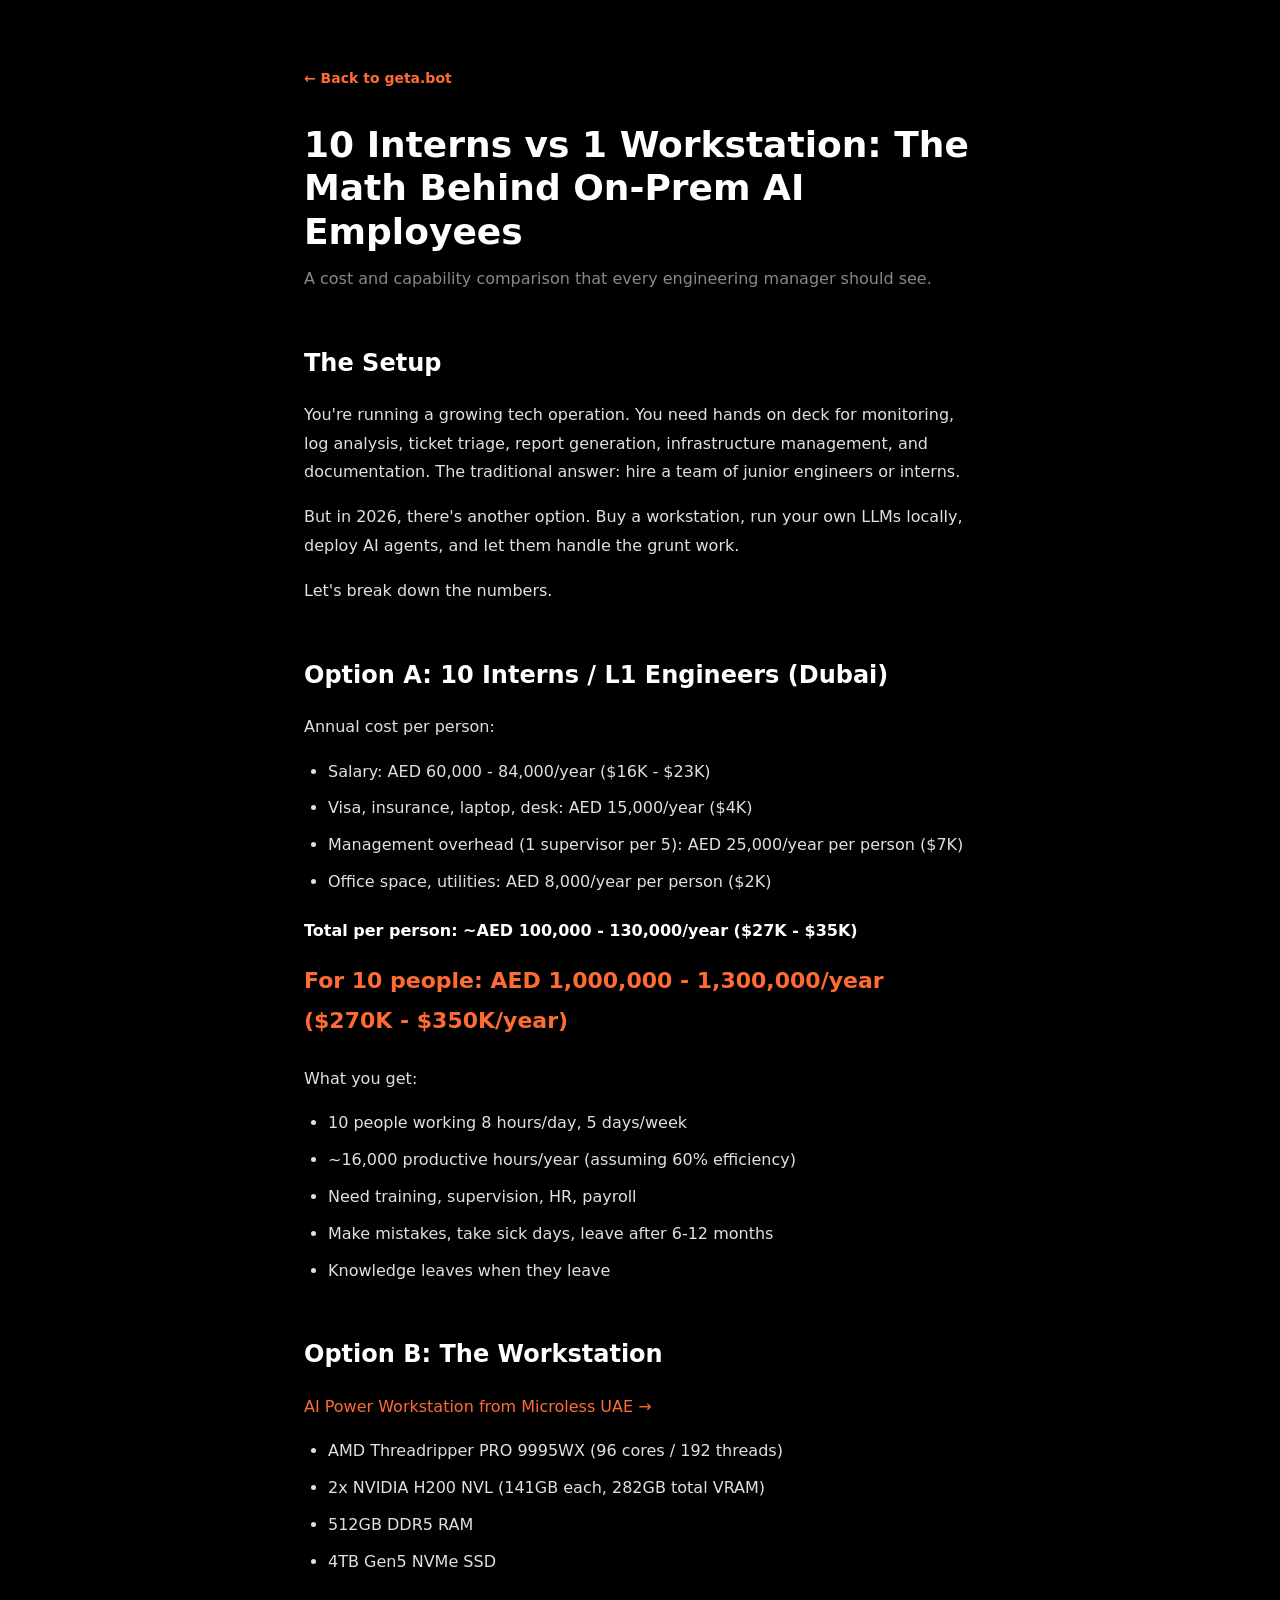
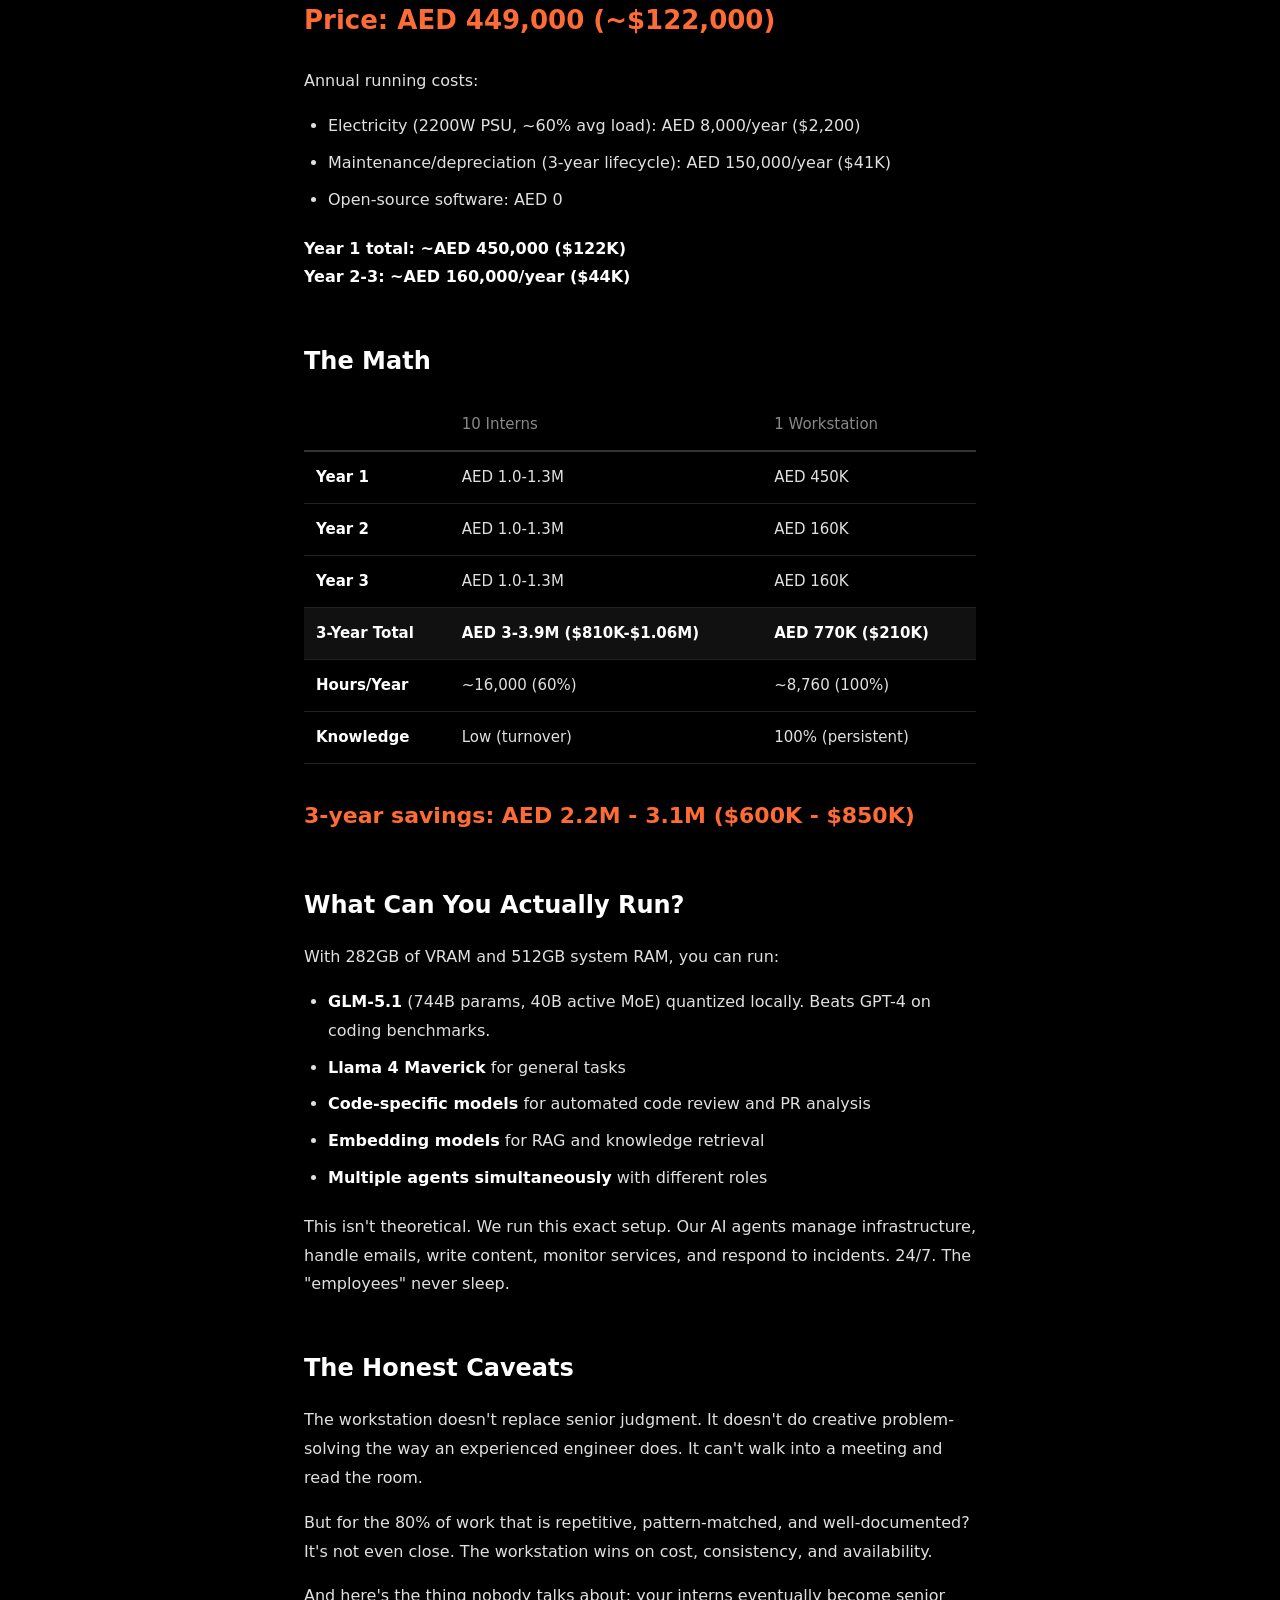
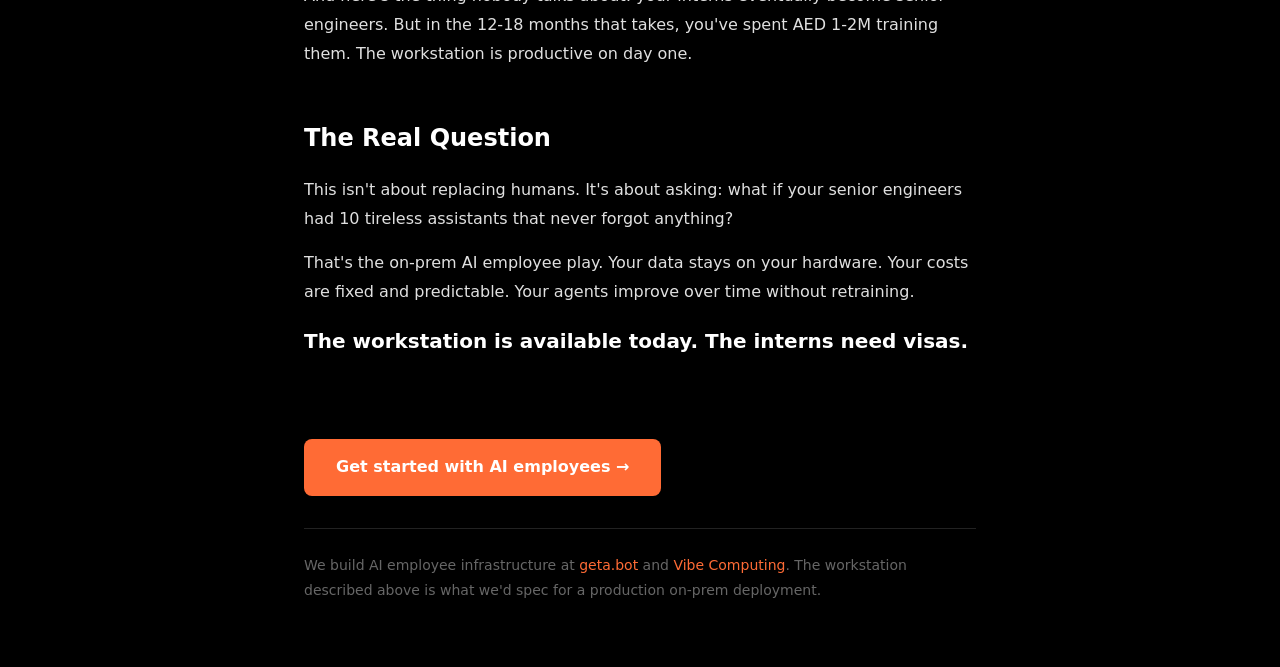
==== blog/10-interns-vs-workstation/index.html @ 2f87185a "Add blog: 10 interns vs 1 workstation" ====
<!DOCTYPE html>
<html lang="en">
<head>
  <meta charset="UTF-8">
  <meta name="viewport" content="width=device-width, initial-scale=1.0">
  <title>10 Interns vs 1 Workstation: The Math Behind On-Prem AI Employees</title>
  <meta name="description" content="Cost comparison: 10 interns at AED 1-1.3M/year vs one AI workstation at AED 449K. 3-year savings of AED 2.2-3.1M.">
  <meta property="og:title" content="10 Interns vs 1 Workstation: The Math Behind On-Prem AI Employees">
  <meta property="og:description" content="A cost and capability comparison that every engineering manager should see.">
  <meta property="og:type" content="article">
  <style>
    * { margin: 0; padding: 0; box-sizing: border-box; }
    body { background: #000; color: #e0e0e0; font-family: 'Inter', system-ui, -apple-system, sans-serif; line-height: 1.8; }
    .container { max-width: 720px; margin: 0 auto; padding: 64px 24px; }
    a { color: #FF6B35; text-decoration: none; }
    a:hover { text-decoration: underline; }
    .back { font-size: 14px; font-weight: 600; margin-bottom: 32px; display: inline-block; }
    h1 { font-size: 36px; font-weight: 700; line-height: 1.2; color: #fff; margin-bottom: 12px; }
    .subtitle { color: #888; font-size: 16px; margin-bottom: 48px; }
    h2 { font-size: 24px; font-weight: 600; color: #fff; margin-top: 48px; margin-bottom: 16px; }
    p { margin-bottom: 16px; }
    ul { padding-left: 24px; margin-bottom: 20px; }
    li { margin-bottom: 8px; }
    .highlight { color: #FF6B35; font-weight: 700; }
    .highlight-lg { color: #FF6B35; font-weight: 700; font-size: 22px; margin-bottom: 24px; }
    .highlight-xl { color: #FF6B35; font-weight: 700; font-size: 26px; margin-bottom: 24px; }
    strong { color: #fff; }
    table { width: 100%; border-collapse: collapse; font-size: 15px; margin-bottom: 32px; }
    th { padding: 12px; text-align: left; color: #888; font-weight: 500; border-bottom: 2px solid #333; }
    td { padding: 12px; border-bottom: 1px solid #222; }
    .total-row { background: #111; }
    .total-row td { font-weight: 700; }
    .conclusion { color: #fff; font-size: 20px; font-weight: 600; margin-top: 16px; margin-bottom: 48px; }
    .footer { border-top: 1px solid #222; padding-top: 24px; color: #666; font-size: 14px; }
    .cta { background: #FF6B35; color: #fff; display: inline-block; padding: 14px 32px; border-radius: 8px; font-weight: 600; font-size: 16px; margin: 32px 0; }
    .cta:hover { background: #E0552A; text-decoration: none; }
  </style>
</head>
<body>
  <div class="container">
    <a href="https://geta.bot" class="back">← Back to geta.bot</a>
    <h1>10 Interns vs 1 Workstation: The Math Behind On-Prem AI Employees</h1>
    <p class="subtitle">A cost and capability comparison that every engineering manager should see.</p>

    <h2>The Setup</h2>
    <p>You're running a growing tech operation. You need hands on deck for monitoring, log analysis, ticket triage, report generation, infrastructure management, and documentation. The traditional answer: hire a team of junior engineers or interns.</p>
    <p>But in 2026, there's another option. Buy a workstation, run your own LLMs locally, deploy AI agents, and let them handle the grunt work.</p>
    <p>Let's break down the numbers.</p>

    <h2>Option A: 10 Interns / L1 Engineers (Dubai)</h2>
    <p>Annual cost per person:</p>
    <ul>
      <li>Salary: AED 60,000 - 84,000/year ($16K - $23K)</li>
      <li>Visa, insurance, laptop, desk: AED 15,000/year ($4K)</li>
      <li>Management overhead (1 supervisor per 5): AED 25,000/year per person ($7K)</li>
      <li>Office space, utilities: AED 8,000/year per person ($2K)</li>
    </ul>
    <p><strong>Total per person: ~AED 100,000 - 130,000/year ($27K - $35K)</strong></p>
    <p class="highlight-lg">For 10 people: AED 1,000,000 - 1,300,000/year ($270K - $350K/year)</p>
    <p>What you get:</p>
    <ul>
      <li>10 people working 8 hours/day, 5 days/week</li>
      <li>~16,000 productive hours/year (assuming 60% efficiency)</li>
      <li>Need training, supervision, HR, payroll</li>
      <li>Make mistakes, take sick days, leave after 6-12 months</li>
      <li>Knowledge leaves when they leave</li>
    </ul>

    <h2>Option B: The Workstation</h2>
    <p><a href="https://uae.microless.com/product/ai-power-workstation-amd-threadripper-pro-9995wx-96c-192t-2x-nvidia-h200-nvl-141gb-nnvidia-rtx-a1000-8gb-512gb-ddr5-5600mhz-ram-4tb-gen5-ssd-2200w-psu-320mm-liquid-cooler-win11-pro/" target="_blank">AI Power Workstation from Microless UAE →</a></p>
    <ul>
      <li>AMD Threadripper PRO 9995WX (96 cores / 192 threads)</li>
      <li>2x NVIDIA H200 NVL (141GB each, 282GB total VRAM)</li>
      <li>512GB DDR5 RAM</li>
      <li>4TB Gen5 NVMe SSD</li>
    </ul>
    <p class="highlight-xl">Price: AED 449,000 (~$122,000)</p>
    <p>Annual running costs:</p>
    <ul>
      <li>Electricity (2200W PSU, ~60% avg load): AED 8,000/year ($2,200)</li>
      <li>Maintenance/depreciation (3-year lifecycle): AED 150,000/year ($41K)</li>
      <li>Open-source software: AED 0</li>
    </ul>
    <p><strong>Year 1 total: ~AED 450,000 ($122K)</strong><br>
    <strong>Year 2-3: ~AED 160,000/year ($44K)</strong></p>

    <h2>The Math</h2>
    <table>
      <thead>
        <tr><th></th><th>10 Interns</th><th>1 Workstation</th></tr>
      </thead>
      <tbody>
        <tr><td><strong>Year 1</strong></td><td>AED 1.0-1.3M</td><td>AED 450K</td></tr>
        <tr><td><strong>Year 2</strong></td><td>AED 1.0-1.3M</td><td>AED 160K</td></tr>
        <tr><td><strong>Year 3</strong></td><td>AED 1.0-1.3M</td><td>AED 160K</td></tr>
        <tr class="total-row"><td><strong>3-Year Total</strong></td><td><strong>AED 3-3.9M ($810K-$1.06M)</strong></td><td class="highlight"><strong>AED 770K ($210K)</strong></td></tr>
        <tr><td><strong>Hours/Year</strong></td><td>~16,000 (60%)</td><td>~8,760 (100%)</td></tr>
        <tr><td><strong>Knowledge</strong></td><td>Low (turnover)</td><td>100% (persistent)</td></tr>
      </tbody>
    </table>
    <p class="highlight-lg">3-year savings: AED 2.2M - 3.1M ($600K - $850K)</p>

    <h2>What Can You Actually Run?</h2>
    <p>With 282GB of VRAM and 512GB system RAM, you can run:</p>
    <ul>
      <li><strong>GLM-5.1</strong> (744B params, 40B active MoE) quantized locally. Beats GPT-4 on coding benchmarks.</li>
      <li><strong>Llama 4 Maverick</strong> for general tasks</li>
      <li><strong>Code-specific models</strong> for automated code review and PR analysis</li>
      <li><strong>Embedding models</strong> for RAG and knowledge retrieval</li>
      <li><strong>Multiple agents simultaneously</strong> with different roles</li>
    </ul>
    <p>This isn't theoretical. We run this exact setup. Our AI agents manage infrastructure, handle emails, write content, monitor services, and respond to incidents. 24/7. The "employees" never sleep.</p>

    <h2>The Honest Caveats</h2>
    <p>The workstation doesn't replace senior judgment. It doesn't do creative problem-solving the way an experienced engineer does. It can't walk into a meeting and read the room.</p>
    <p>But for the 80% of work that is repetitive, pattern-matched, and well-documented? It's not even close. The workstation wins on cost, consistency, and availability.</p>
    <p>And here's the thing nobody talks about: your interns eventually become senior engineers. But in the 12-18 months that takes, you've spent AED 1-2M training them. The workstation is productive on day one.</p>

    <h2>The Real Question</h2>
    <p>This isn't about replacing humans. It's about asking: what if your senior engineers had 10 tireless assistants that never forgot anything?</p>
    <p>That's the on-prem AI employee play. Your data stays on your hardware. Your costs are fixed and predictable. Your agents improve over time without retraining.</p>
    <p class="conclusion">The workstation is available today. The interns need visas.</p>

    <a href="https://geta.bot" class="cta">Get started with AI employees →</a>

    <div class="footer">
      We build AI employee infrastructure at <a href="https://geta.bot">geta.bot</a> and <a href="https://vibecomputing.ai">Vibe Computing</a>. The workstation described above is what we'd spec for a production on-prem deployment.
    </div>
  </div>
</body>
</html>
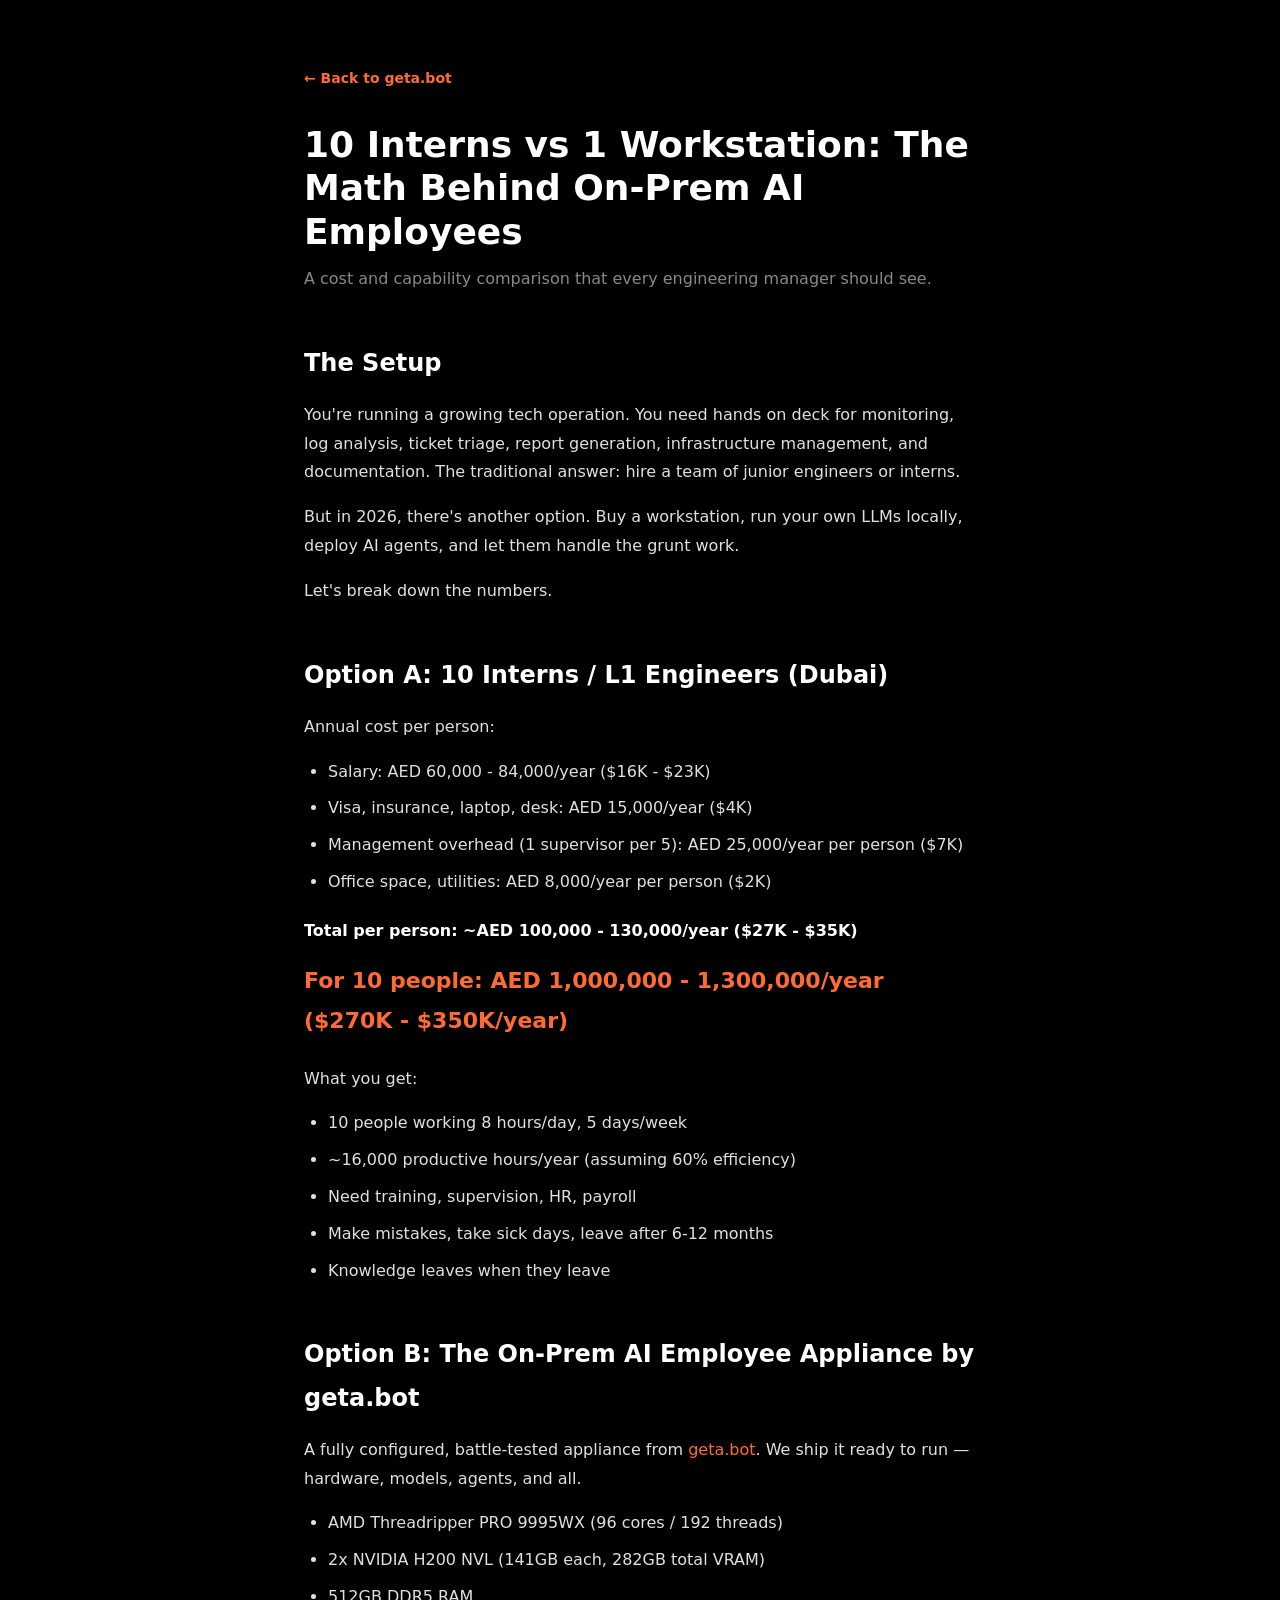
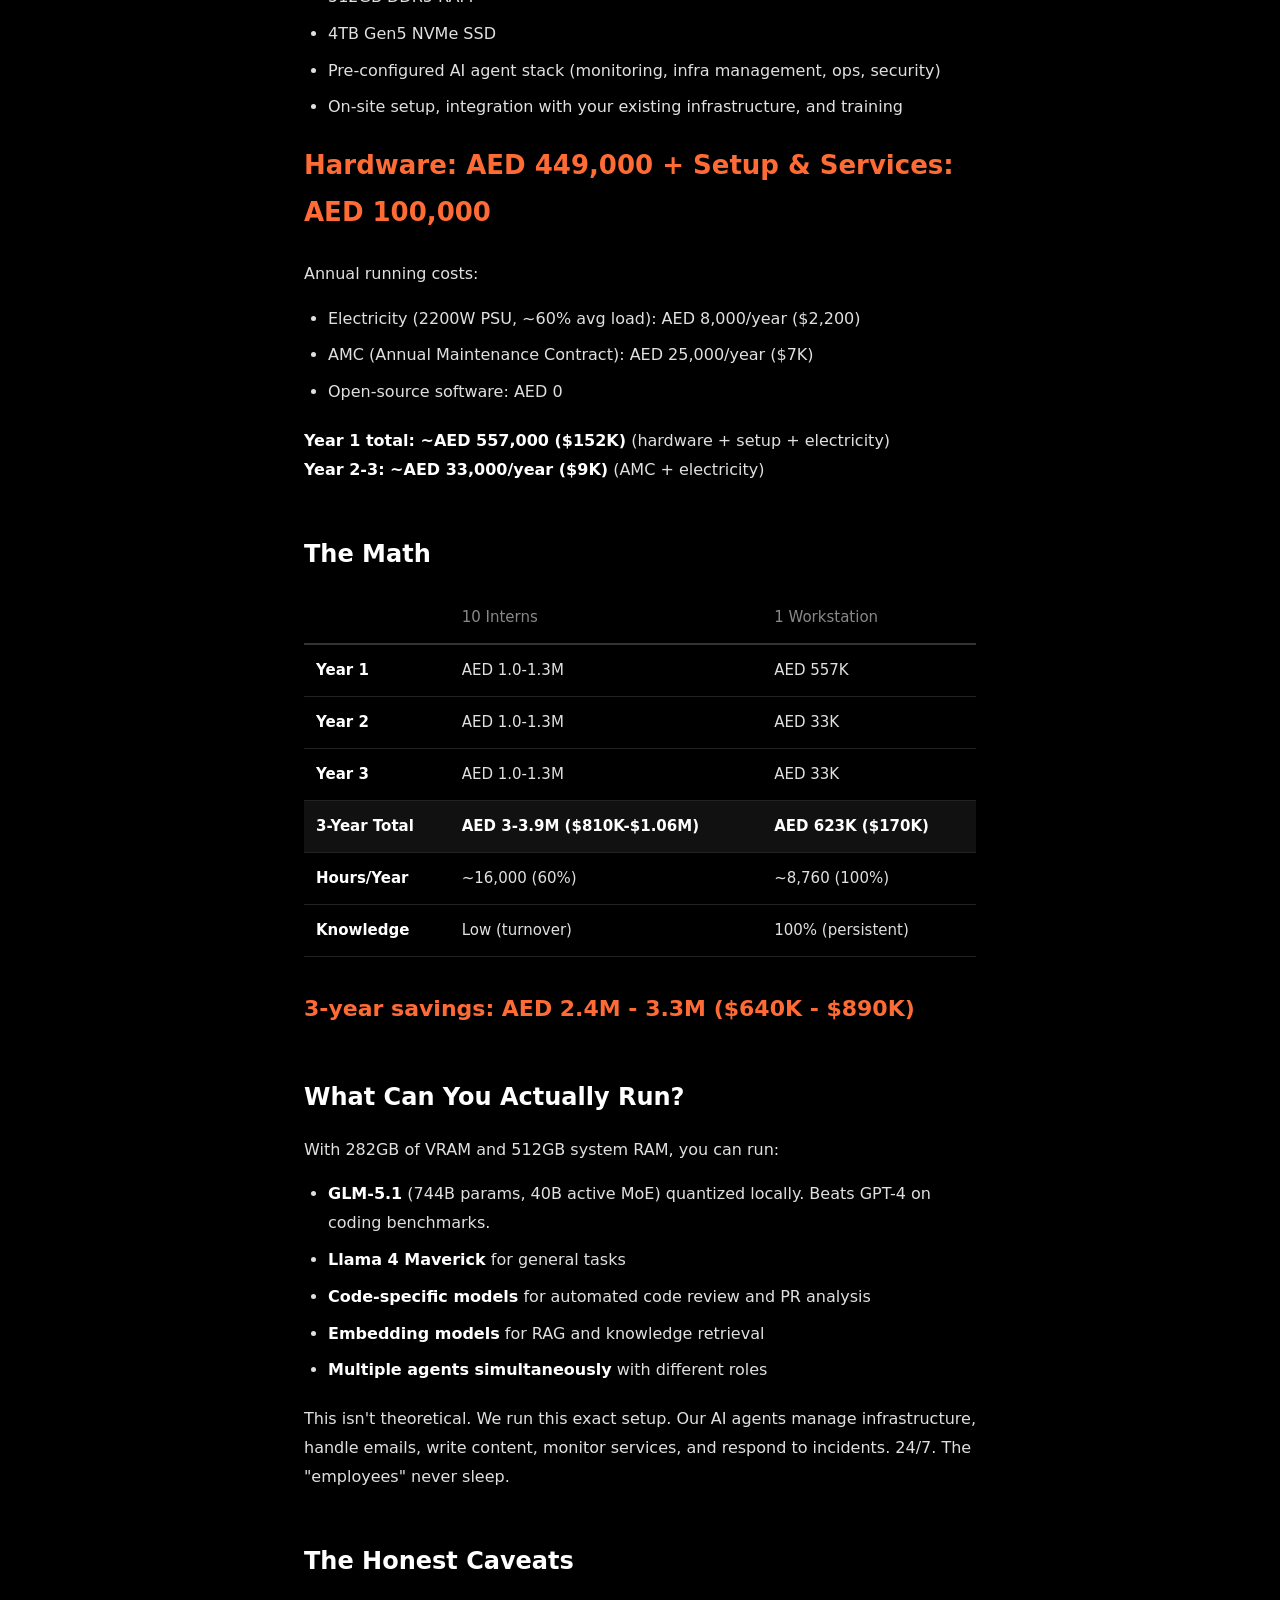
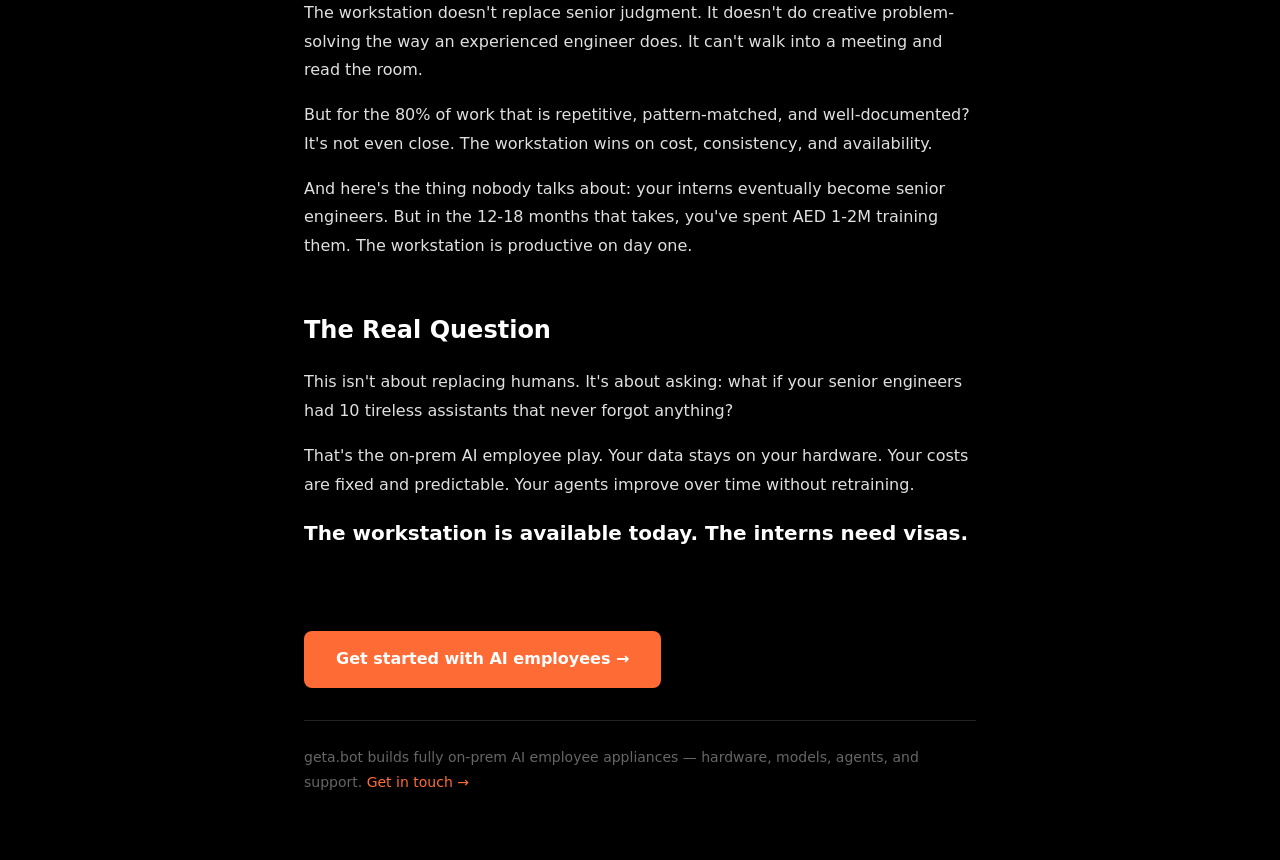
==== commit c8a096db: "Update blog: geta.bot appliance pricing with setup + AMC, remove Microless" ====
--- a/blog/10-interns-vs-workstation/index.html
+++ b/blog/10-interns-vs-workstation/index.html
@@ -66,23 +66,25 @@
       <li>Knowledge leaves when they leave</li>
     </ul>
 
-    <h2>Option B: The Workstation</h2>
-    <p><a href="https://uae.microless.com/product/ai-power-workstation-amd-threadripper-pro-9995wx-96c-192t-2x-nvidia-h200-nvl-141gb-nnvidia-rtx-a1000-8gb-512gb-ddr5-5600mhz-ram-4tb-gen5-ssd-2200w-psu-320mm-liquid-cooler-win11-pro/" target="_blank">AI Power Workstation from Microless UAE →</a></p>
+    <h2>Option B: The On-Prem AI Employee Appliance by geta.bot</h2>
+    <p>A fully configured, battle-tested appliance from <a href="https://geta.bot">geta.bot</a>. We ship it ready to run — hardware, models, agents, and all.</p>
     <ul>
       <li>AMD Threadripper PRO 9995WX (96 cores / 192 threads)</li>
       <li>2x NVIDIA H200 NVL (141GB each, 282GB total VRAM)</li>
       <li>512GB DDR5 RAM</li>
       <li>4TB Gen5 NVMe SSD</li>
+      <li>Pre-configured AI agent stack (monitoring, infra management, ops, security)</li>
+      <li>On-site setup, integration with your existing infrastructure, and training</li>
     </ul>
-    <p class="highlight-xl">Price: AED 449,000 (~$122,000)</p>
+    <p class="highlight-xl">Hardware: AED 449,000 + Setup &amp; Services: AED 100,000</p>
     <p>Annual running costs:</p>
     <ul>
       <li>Electricity (2200W PSU, ~60% avg load): AED 8,000/year ($2,200)</li>
-      <li>Maintenance/depreciation (3-year lifecycle): AED 150,000/year ($41K)</li>
+      <li>AMC (Annual Maintenance Contract): AED 25,000/year ($7K)</li>
       <li>Open-source software: AED 0</li>
     </ul>
-    <p><strong>Year 1 total: ~AED 450,000 ($122K)</strong><br>
-    <strong>Year 2-3: ~AED 160,000/year ($44K)</strong></p>
+    <p><strong>Year 1 total: ~AED 557,000 ($152K)</strong> (hardware + setup + electricity)<br>
+    <strong>Year 2-3: ~AED 33,000/year ($9K)</strong> (AMC + electricity)</p>
 
     <h2>The Math</h2>
     <table>
@@ -90,15 +92,15 @@
         <tr><th></th><th>10 Interns</th><th>1 Workstation</th></tr>
       </thead>
       <tbody>
-        <tr><td><strong>Year 1</strong></td><td>AED 1.0-1.3M</td><td>AED 450K</td></tr>
-        <tr><td><strong>Year 2</strong></td><td>AED 1.0-1.3M</td><td>AED 160K</td></tr>
-        <tr><td><strong>Year 3</strong></td><td>AED 1.0-1.3M</td><td>AED 160K</td></tr>
-        <tr class="total-row"><td><strong>3-Year Total</strong></td><td><strong>AED 3-3.9M ($810K-$1.06M)</strong></td><td class="highlight"><strong>AED 770K ($210K)</strong></td></tr>
+        <tr><td><strong>Year 1</strong></td><td>AED 1.0-1.3M</td><td>AED 557K</td></tr>
+        <tr><td><strong>Year 2</strong></td><td>AED 1.0-1.3M</td><td>AED 33K</td></tr>
+        <tr><td><strong>Year 3</strong></td><td>AED 1.0-1.3M</td><td>AED 33K</td></tr>
+        <tr class="total-row"><td><strong>3-Year Total</strong></td><td><strong>AED 3-3.9M ($810K-$1.06M)</strong></td><td class="highlight"><strong>AED 623K ($170K)</strong></td></tr>
         <tr><td><strong>Hours/Year</strong></td><td>~16,000 (60%)</td><td>~8,760 (100%)</td></tr>
         <tr><td><strong>Knowledge</strong></td><td>Low (turnover)</td><td>100% (persistent)</td></tr>
       </tbody>
     </table>
-    <p class="highlight-lg">3-year savings: AED 2.2M - 3.1M ($600K - $850K)</p>
+    <p class="highlight-lg">3-year savings: AED 2.4M - 3.3M ($640K - $890K)</p>
 
     <h2>What Can You Actually Run?</h2>
     <p>With 282GB of VRAM and 512GB system RAM, you can run:</p>
@@ -124,7 +126,7 @@
     <a href="https://geta.bot" class="cta">Get started with AI employees →</a>
 
     <div class="footer">
-      We build AI employee infrastructure at <a href="https://geta.bot">geta.bot</a> and <a href="https://vibecomputing.ai">Vibe Computing</a>. The workstation described above is what we'd spec for a production on-prem deployment.
+      geta.bot builds fully on-prem AI employee appliances — hardware, models, agents, and support. <a href="https://geta.bot">Get in touch →</a>
     </div>
   </div>
 </body>
